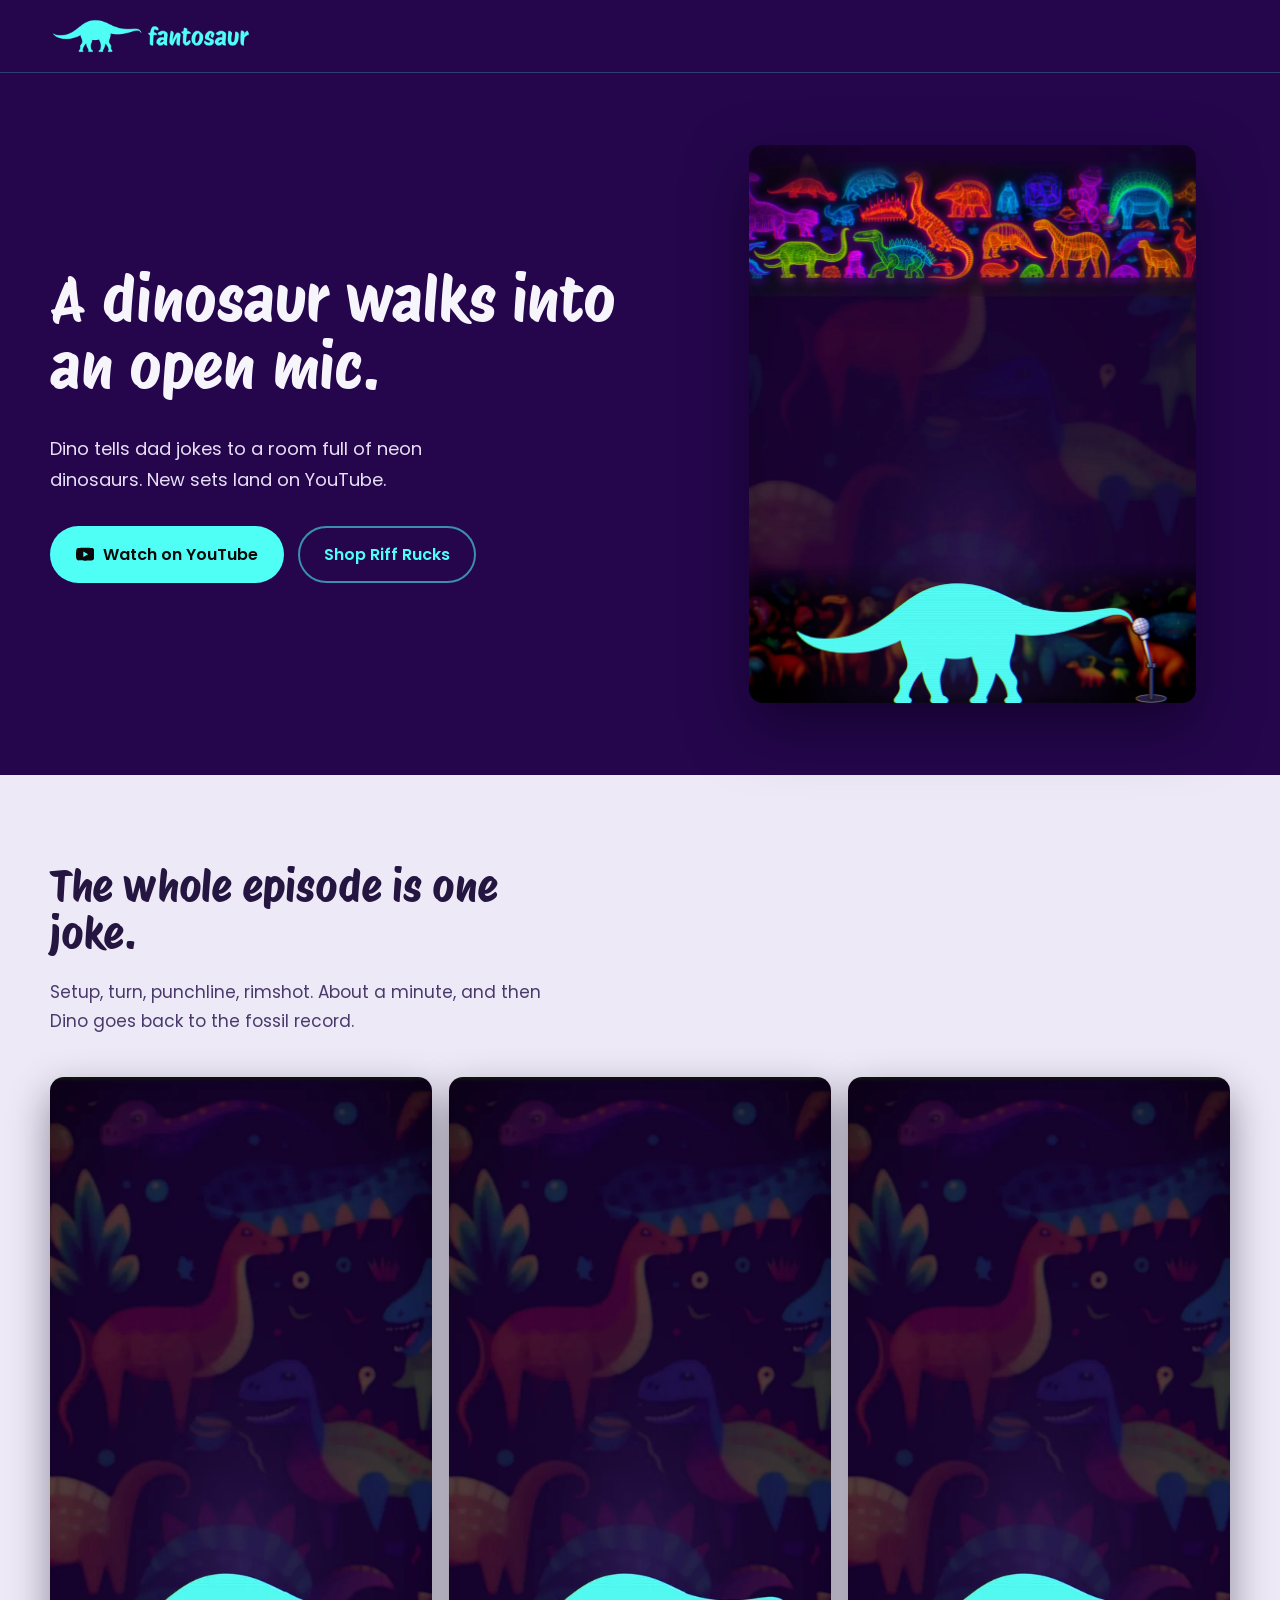
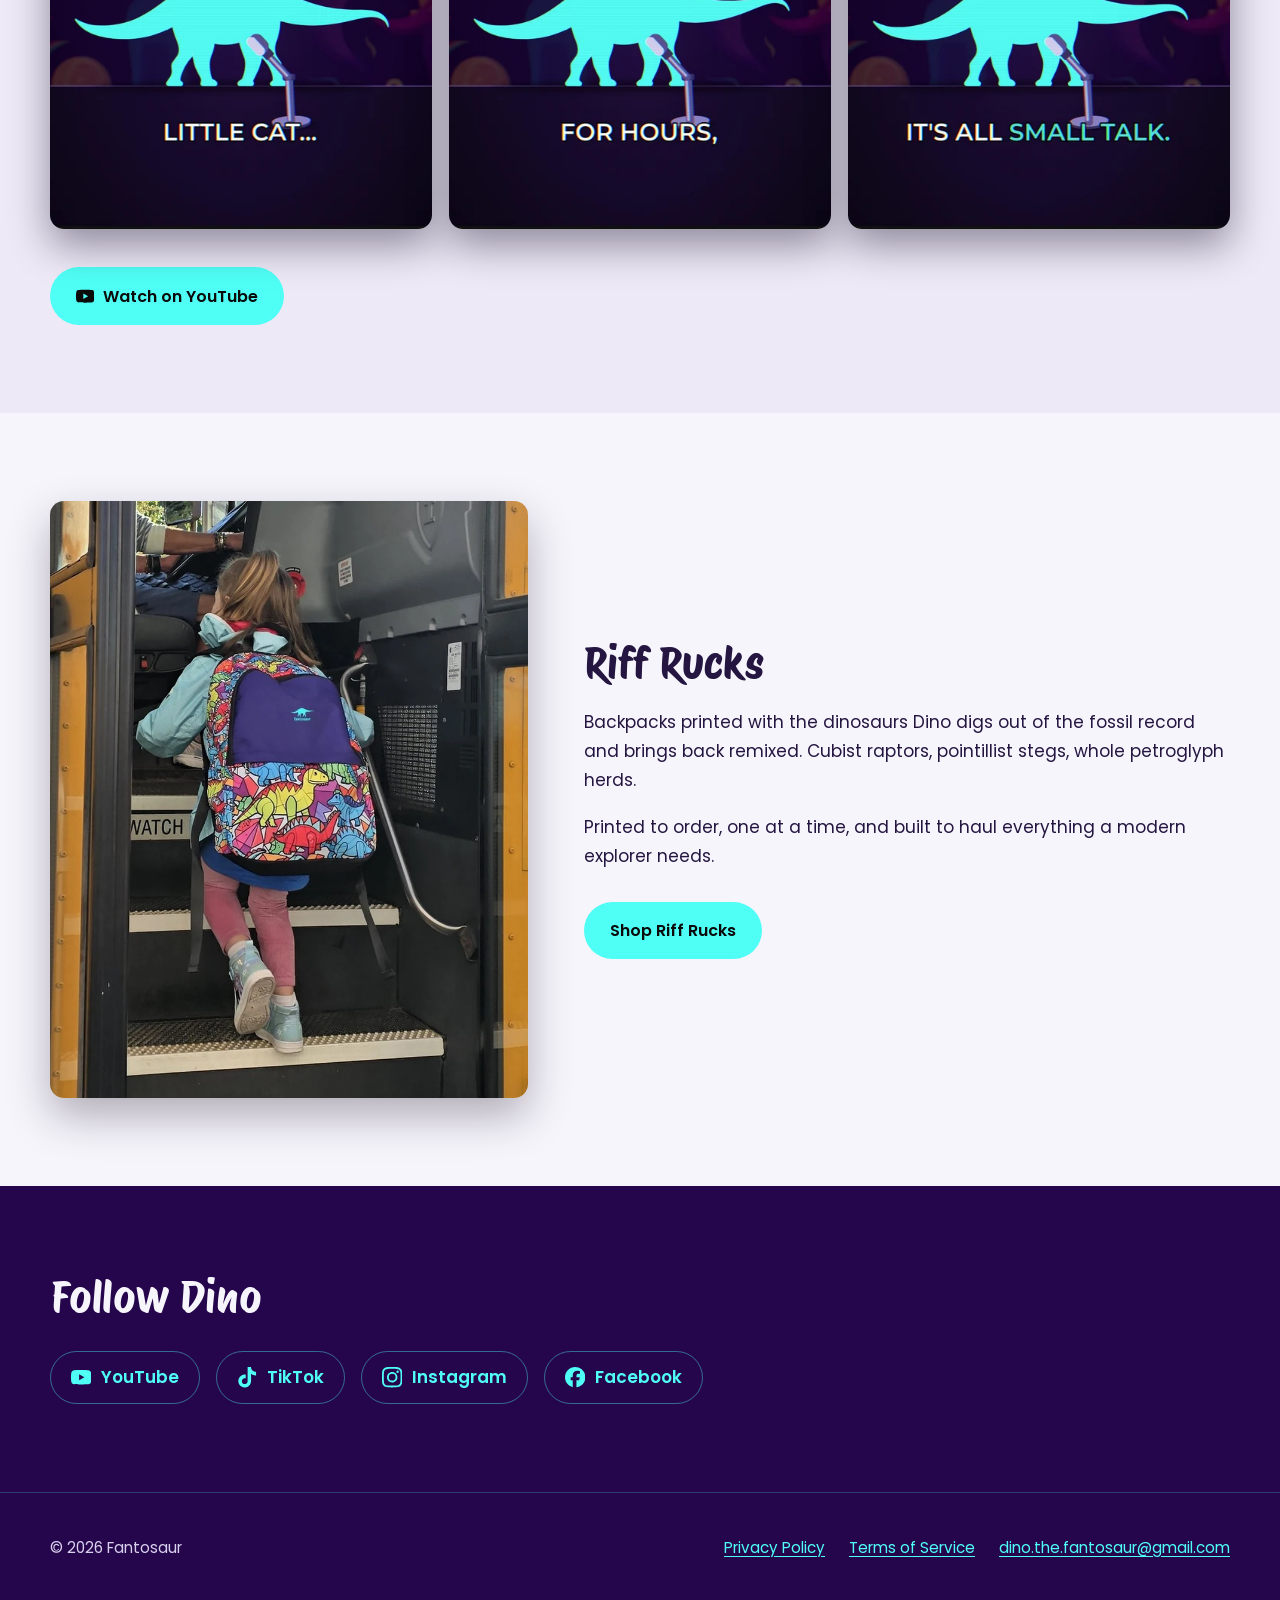
==== index.html @ 7fd8496a "Stand up fantosaur.com: brand one-pager, privacy policy, terms of service Plain HTML and one stylesh" ====
<!doctype html>
<html lang="en">
  <head>
    <meta charset="utf-8" />
    <meta name="viewport" content="width=device-width, initial-scale=1" />
    <title>Fantosaur | Dinosaur dad jokes, told live</title>
    <meta
      name="description"
      content="Dino tells dad jokes to a room full of neon dinosaurs. New sets on YouTube, and Riff Ruck backpacks printed with the art."
    />
    <link rel="canonical" href="https://fantosaur.com/" />
    <link rel="icon" href="assets/favicon-32.png" sizes="32x32" />
    <link rel="apple-touch-icon" href="assets/apple-touch-icon.png" />
    <link rel="preload" as="font" type="font/woff2" href="assets/fonts/protest-riot.woff2" crossorigin />
    <link rel="stylesheet" href="styles.css" />
    <meta property="og:type" content="website" />
    <meta property="og:site_name" content="Fantosaur" />
    <meta property="og:title" content="Fantosaur | Dinosaur dad jokes, told live" />
    <meta
      property="og:description"
      content="Dino tells dad jokes to a room full of neon dinosaurs. New sets on YouTube, and Riff Ruck backpacks printed with the art."
    />
    <meta property="og:url" content="https://fantosaur.com/" />
    <meta property="og:image" content="https://fantosaur.com/assets/og.jpg" />
    <meta property="og:image:width" content="1200" />
    <meta property="og:image:height" content="630" />
    <meta property="og:image:alt" content="Dino, an aqua sauropod, standing at a microphone in front of a neon dinosaur crowd." />
    <meta name="twitter:card" content="summary_large_image" />
  </head>
  <body>
    <a class="skip" href="#main">Skip to content</a>

    <header class="masthead">
      <div class="shell">
        <a href="/" aria-label="Fantosaur home">
          <img src="assets/logo-lockup.webp" width="1200" height="224" alt="Fantosaur" />
        </a>
      </div>
    </header>

    <main id="main">
      <section class="hero">
        <div class="shell">
          <div>
            <h1>A dinosaur walks into an open mic.</h1>
            <p>
              Dino tells dad jokes to a room full of neon dinosaurs. New sets land on YouTube.
            </p>
            <div class="actions">
              <a class="btn btn-primary" href="https://www.youtube.com/@dino.the.fantosaur">
                <svg viewBox="0 0 24 24" aria-hidden="true">
                  <path
                    d="M23.498 6.186a3.016 3.016 0 0 0-2.122-2.136C19.505 3.545 12 3.545 12 3.545s-7.505 0-9.377.505A3.017 3.017 0 0 0 .502 6.186C0 8.07 0 12 0 12s0 3.93.502 5.814a3.016 3.016 0 0 0 2.122 2.136c1.871.505 9.376.505 9.376.505s7.505 0 9.377-.505a3.015 3.015 0 0 0 2.122-2.136C24 15.93 24 12 24 12s0-3.93-.502-5.814zM9.545 15.568V8.432L15.818 12l-6.273 3.568z"
                  />
                </svg>
                Watch on YouTube
              </a>
              <a class="btn btn-ghost" href="https://shop.fantosaur.com">Shop Riff Rucks</a>
            </div>
          </div>
          <div class="hero-frame">
            <img
              src="assets/hero-stage.webp"
              width="900"
              height="1125"
              alt="Dino, an aqua sauropod, at a microphone below a glowing frieze of neon dinosaurs."
              fetchpriority="high"
            />
          </div>
        </div>
      </section>

      <section class="bit">
        <div class="shell">
          <div class="section-head reveal">
            <h2>The whole episode is one joke.</h2>
            <p>Setup, turn, punchline, rimshot. About a minute, and then Dino goes back to the fossil record.</p>
          </div>
          <div class="strip reveal">
            <img src="assets/joke-1.webp" width="500" height="985" alt="Dino at the mic. Caption: little cat..." loading="lazy" />
            <img src="assets/joke-2.webp" width="500" height="985" alt="Dino at the mic. Caption: for hours," loading="lazy" />
            <img
              src="assets/joke-3.webp"
              width="500"
              height="985"
              alt="Dino at the mic. Caption: it's all small talk."
              loading="lazy"
            />
          </div>
          <div class="actions">
            <a class="btn btn-primary" href="https://www.youtube.com/@dino.the.fantosaur">
              <svg viewBox="0 0 24 24" aria-hidden="true">
                <path
                  d="M23.498 6.186a3.016 3.016 0 0 0-2.122-2.136C19.505 3.545 12 3.545 12 3.545s-7.505 0-9.377.505A3.017 3.017 0 0 0 .502 6.186C0 8.07 0 12 0 12s0 3.93.502 5.814a3.016 3.016 0 0 0 2.122 2.136c1.871.505 9.376.505 9.376.505s7.505 0 9.377-.505a3.015 3.015 0 0 0 2.122-2.136C24 15.93 24 12 24 12s0-3.93-.502-5.814zM9.545 15.568V8.432L15.818 12l-6.273 3.568z"
                />
              </svg>
              Watch on YouTube
            </a>
          </div>
        </div>
      </section>

      <section class="rucks">
        <div class="shell">
          <img
            src="assets/riff-ruck.webp"
            width="800"
            height="1000"
            alt="A child wearing a Riff Ruck backpack."
            loading="lazy"
            class="reveal"
          />
          <div class="copy reveal">
            <h2>Riff Rucks</h2>
            <p>
              Backpacks printed with the dinosaurs Dino digs out of the fossil record and brings back remixed.
              Cubist raptors, pointillist stegs, whole petroglyph herds.
            </p>
            <p>Printed to order, one at a time, and built to haul everything a modern explorer needs.</p>
            <div class="actions">
              <a class="btn btn-primary" href="https://shop.fantosaur.com">Shop Riff Rucks</a>
            </div>
          </div>
        </div>
      </section>

      <section class="follow">
        <div class="shell">
          <h2>Follow Dino</h2>
          <ul class="socials">
            <li>
              <a href="https://www.youtube.com/@dino.the.fantosaur">
                <svg viewBox="0 0 24 24" aria-hidden="true">
                  <path
                    d="M23.498 6.186a3.016 3.016 0 0 0-2.122-2.136C19.505 3.545 12 3.545 12 3.545s-7.505 0-9.377.505A3.017 3.017 0 0 0 .502 6.186C0 8.07 0 12 0 12s0 3.93.502 5.814a3.016 3.016 0 0 0 2.122 2.136c1.871.505 9.376.505 9.376.505s7.505 0 9.377-.505a3.015 3.015 0 0 0 2.122-2.136C24 15.93 24 12 24 12s0-3.93-.502-5.814zM9.545 15.568V8.432L15.818 12l-6.273 3.568z"
                  />
                </svg>
                YouTube
              </a>
            </li>
            <li>
              <a href="https://www.tiktok.com/@fantosaur">
                <svg viewBox="0 0 24 24" aria-hidden="true">
                  <path
                    d="M12.525.02c1.31-.02 2.61-.01 3.91-.02.08 1.53.63 3.09 1.75 4.17 1.12 1.11 2.7 1.62 4.24 1.79v4.03c-1.44-.05-2.89-.35-4.2-.97-.57-.26-1.1-.59-1.62-.93-.01 2.92.01 5.84-.02 8.75-.08 1.4-.54 2.79-1.35 3.94-1.31 1.92-3.58 3.17-5.91 3.21-1.43.08-2.86-.31-4.08-1.03-2.02-1.19-3.44-3.37-3.65-5.71-.02-.5-.03-1-.01-1.49.18-1.9 1.12-3.72 2.58-4.96 1.66-1.44 3.98-2.13 6.15-1.72.02 1.48-.04 2.96-.04 4.44-.99-.32-2.15-.23-3.02.37-.63.41-1.11 1.04-1.36 1.75-.21.51-.15 1.07-.14 1.61.24 1.64 1.82 3.02 3.5 2.87 1.12-.01 2.19-.66 2.77-1.61.19-.33.4-.67.41-1.06.1-1.79.06-3.57.07-5.36.01-4.03-.01-8.05.02-12.07z"
                  />
                </svg>
                TikTok
              </a>
            </li>
            <li>
              <a href="https://www.instagram.com/fantosaur">
                <svg viewBox="0 0 24 24" aria-hidden="true">
                  <path
                    d="M7.0301.084c-1.2768.0602-2.1487.264-2.911.5634-.7888.3075-1.4575.72-2.1228 1.3877-.6652.6677-1.075 1.3368-1.3802 2.127-.2954.7638-.4956 1.6365-.552 2.914-.0564 1.2775-.0689 1.6882-.0626 4.947.0062 3.2586.0206 3.6671.0825 4.9473.061 1.2765.264 2.1482.5635 2.9107.308.7889.72 1.4573 1.388 2.1228.6679.6655 1.3365 1.0743 2.1285 1.38.7632.295 1.6361.4961 2.9134.552 1.2773.056 1.6884.069 4.9462.0627 3.2578-.0062 3.6685-.0207 4.9483-.0814 1.2797-.0607 2.1469-.2652 2.9096-.5633.7889-.3086 1.4577-.72 2.1228-1.3881.665-.6682 1.0745-1.3378 1.3795-2.1284.2957-.7632.4966-1.636.552-2.9124.056-1.2809.0692-1.6898.063-4.948-.0063-3.2583-.021-3.6668-.0817-4.9465-.0607-1.2797-.264-2.1487-.5633-2.9117-.3084-.7889-.72-1.4568-1.3876-2.1228C21.2982 1.33 20.628.9208 19.8378.6165 19.074.321 18.2017.1197 16.9244.0645 15.6471.0093 15.236-.005 11.977.0014 8.718.0076 8.31.0215 7.0301.0839m.1402 21.6932c-1.17-.0509-1.8053-.2453-2.2287-.4074-.5606-.216-.96-.4771-1.3819-.895-.422-.4178-.6811-.8186-.9-1.3775-.1644-.4234-.3624-1.058-.4171-2.228-.0595-1.2645-.072-1.6442-.079-4.848-.007-3.2037.0053-3.583.0607-4.848.05-1.169.2456-1.805.4074-2.2282.216-.5613.4762-.96.895-1.3816.4188-.4217.8184-.6814 1.3783-.9003.423-.1651 1.0575-.3614 2.227-.4171 1.2655-.06 1.6447-.072 4.848-.079 3.2033-.007 3.5835.005 4.8495.0608 1.169.0508 1.8053.2445 2.228.4074.5608.216.96.4757 1.3816.895.4217.4194.6816.8176.9005 1.3787.1653.4217.3617 1.056.4169 2.2263.0602 1.2655.0739 1.645.0796 4.848.0058 3.203-.0055 3.5834-.061 4.848-.051 1.17-.2452 1.8055-.4073 2.2294-.216.5604-.4763.96-.8954 1.3813-.419.4212-.8181.6811-1.3783.9-.4224.1649-1.0577.3617-2.2262.4174-1.2656.0595-1.6448.072-4.8493.079-3.2045.007-3.5825-.006-4.848-.0608M16.953 5.5864A1.44 1.44 0 1 0 18.39 4.144a1.44 1.44 0 0 0-1.437 1.4424M5.8385 12.012c.0067 3.4032 2.7706 6.1557 6.173 6.1493 3.4026-.0065 6.157-2.7701 6.1506-6.1733-.0065-3.4032-2.771-6.1565-6.174-6.1499-3.403.0067-6.1565 2.771-6.1496 6.1739M8 12.0077a4 4 0 1 1 4.008 3.9921A3.9996 3.9996 0 0 1 8 12.0077"
                  />
                </svg>
                Instagram
              </a>
            </li>
            <li>
              <a href="https://www.facebook.com/fantosaur">
                <svg viewBox="0 0 24 24" aria-hidden="true">
                  <path
                    d="M9.101 23.691v-7.98H6.627v-3.667h2.474v-1.58c0-4.085 1.848-5.978 5.858-5.978.401 0 .955.042 1.468.103a8.68 8.68 0 0 1 1.141.195v3.325a8.623 8.623 0 0 0-.653-.036 26.805 26.805 0 0 0-.733-.009c-.707 0-1.259.096-1.675.309a1.686 1.686 0 0 0-.679.622c-.258.42-.374.995-.374 1.752v1.297h3.919l-.386 2.103-.287 1.564h-3.246v8.245C19.396 23.238 24 18.179 24 12.044c0-6.627-5.373-12-12-12s-12 5.373-12 12c0 5.628 3.874 10.35 9.101 11.647Z"
                  />
                </svg>
                Facebook
              </a>
            </li>
          </ul>
        </div>
      </section>
    </main>

    <footer class="site-foot">
      <div class="shell">
        <p>&copy; 2026 Fantosaur</p>
        <nav aria-label="Legal and contact">
          <a href="/privacy-policy/">Privacy Policy</a>
          <a href="/terms-of-service/">Terms of Service</a>
          <a href="mailto:dino.the.fantosaur@gmail.com">dino.the.fantosaur@gmail.com</a>
        </nav>
      </div>
    </footer>
  </body>
</html>
---- styles.css ----
/* Fantosaur brand site. Palette and contrast ratios are the measured system in
   Store 2026/STORE-SPEC.md. Comet Aqua on a light surface is 1.14:1, so aqua text
   and the aqua brand marks only ever sit on a Fossil Violet panel. */

@font-face {
  font-family: "Protest Riot";
  src: url("assets/fonts/protest-riot.woff2") format("woff2");
  font-weight: 400;
  font-display: swap;
}
@font-face {
  font-family: "Poppins";
  src: url("assets/fonts/poppins-400.woff2") format("woff2");
  font-weight: 400;
  font-display: swap;
}
@font-face {
  font-family: "Poppins";
  src: url("assets/fonts/poppins-600.woff2") format("woff2");
  font-weight: 600;
  font-display: swap;
}

:root {
  --violet: #25064d;
  --violet-deep: #1a0337;
  --aqua: #4ffff6;
  --moonstone: #f7f5fc;
  --strata: #241640;
  --red: #e0304a;

  /* dark is the default: every brand mark is aqua, and aqua needs a violet ground */
  --page: var(--violet);
  --page-alt: var(--violet-deep);
  --ink: var(--moonstone);
  --ink-quiet: #cfc6e4;
  --link: var(--aqua);
  --cta-face: var(--aqua);
  --cta-ink: #0a0a0a;
  --rule: rgb(247 245 252 / 0.16);

  --panel: var(--violet);
  --panel-ink: var(--moonstone);
  --panel-link: var(--aqua);

  --shell: 1180px;
  --radius: 14px;
  --ease: cubic-bezier(0.16, 1, 0.3, 1);
  color-scheme: dark;
}

@media (prefers-color-scheme: light) {
  :root {
    --page: var(--moonstone);
    --page-alt: #ede9f7;
    --ink: var(--strata);
    --ink-quiet: #4a3a6b;
    --link: var(--violet);
    --cta-face: var(--violet);
    --cta-ink: var(--aqua);
    --rule: rgb(36 22 64 / 0.18);
    color-scheme: light;
  }
}

*,
*::before,
*::after {
  box-sizing: border-box;
}

html {
  -webkit-text-size-adjust: 100%;
  scroll-behavior: smooth;
}
@media (prefers-reduced-motion: reduce) {
  html {
    scroll-behavior: auto;
  }
}

body {
  margin: 0;
  background: var(--page);
  color: var(--ink);
  font-family: Poppins, "Segoe UI", system-ui, sans-serif;
  font-size: 1.0625rem;
  line-height: 1.7;
  -webkit-font-smoothing: antialiased;
}

h1,
h2,
h3 {
  font-family: "Protest Riot", Poppins, system-ui, sans-serif;
  font-weight: 400;
  line-height: 1.08;
  letter-spacing: -0.005em;
  margin: 0;
}

h1 {
  font-size: clamp(2.15rem, 1.15rem + 3.6vw, 3.9rem);
}
h2 {
  font-size: clamp(1.75rem, 1.25rem + 1.9vw, 2.7rem);
}
h3 {
  font-size: clamp(1.2rem, 1.05rem + 0.7vw, 1.5rem);
}

p {
  margin: 0 0 1.1em;
  max-width: 62ch;
}

a {
  color: var(--link);
  text-underline-offset: 0.18em;
  text-decoration-thickness: from-font;
}
a:hover {
  text-decoration-thickness: 2px;
}

img {
  display: block;
  max-width: 100%;
  height: auto;
}

:focus-visible {
  outline: 3px solid var(--link);
  outline-offset: 3px;
  border-radius: 4px;
}

.shell {
  width: min(100% - 2.5rem, var(--shell));
  margin-inline: auto;
}

.skip {
  position: absolute;
  left: -9999px;
}
.skip:focus {
  left: 1rem;
  top: 1rem;
  z-index: 10;
  background: var(--cta-face);
  color: var(--cta-ink);
  padding: 0.7rem 1.1rem;
  border-radius: var(--radius);
  font-weight: 600;
}

/* ---------- header: always the violet brand bar, in both colour schemes ---------- */

.masthead {
  background: var(--panel);
  border-bottom: 1px solid rgb(79 255 246 / 0.22);
}
.masthead .shell {
  display: flex;
  align-items: center;
  min-height: 72px;
  padding-block: 0.9rem;
}
.masthead a {
  display: block;
  line-height: 0;
  border-radius: 6px;
}
.masthead img {
  width: 202px;
}
@media (max-width: 480px) {
  .masthead img {
    width: 164px;
  }
  .masthead .shell {
    min-height: 64px;
  }
}

/* ---------- hero: violet panel, asymmetric split ---------- */

.hero {
  background: var(--panel);
  color: var(--panel-ink);
  padding-block: clamp(2.5rem, 1.2rem + 4.4vw, 4.5rem);
}
.hero .shell {
  display: grid;
  gap: clamp(2rem, 1rem + 4vw, 3.75rem);
  align-items: center;
}
@media (min-width: 900px) {
  .hero .shell {
    grid-template-columns: 1.08fr 0.92fr;
  }
}

.hero p {
  color: #e6dff5;
  font-size: 1.125rem;
  max-width: 34ch;
}
.hero h1 {
  margin-bottom: 0.55em;
}

.hero-frame {
  border-radius: var(--radius);
  overflow: hidden;
  box-shadow: 0 24px 60px rgb(10 2 24 / 0.55);
  aspect-ratio: 4 / 5;
  max-height: 62vh;
  margin-inline: auto;
}
.hero-frame img {
  width: 100%;
  height: 100%;
  object-fit: cover;
}
@media (max-width: 899px) {
  .hero-frame {
    aspect-ratio: 16 / 11;
    max-height: 40vh;
  }
  .hero-frame img {
    object-position: 50% 78%;
  }
}

/* ---------- buttons ---------- */

.actions {
  display: flex;
  flex-wrap: wrap;
  gap: 0.85rem;
  margin-top: 1.9rem;
}

.btn {
  display: inline-flex;
  align-items: center;
  gap: 0.55rem;
  padding: 0.82rem 1.5rem;
  border-radius: 999px;
  font-weight: 600;
  font-size: 1rem;
  text-decoration: none;
  white-space: nowrap;
  border: 2px solid transparent;
  transition:
    transform 0.25s var(--ease),
    box-shadow 0.25s var(--ease),
    background-color 0.25s var(--ease);
}
.btn svg {
  width: 1.15em;
  height: 1.15em;
  fill: currentColor;
  flex: none;
}

/* black on Comet Aqua, 16.97:1 */
.btn-primary {
  background: var(--aqua);
  color: #0a0a0a;
}
.btn-primary:hover {
  box-shadow: 0 10px 26px rgb(79 255 246 / 0.3);
}

/* on the violet hero panel only, so the aqua stroke and label stay legal */
.btn-ghost {
  color: var(--aqua);
  border-color: rgb(79 255 246 / 0.55);
}
.btn-ghost:hover {
  border-color: var(--aqua);
  background: rgb(79 255 246 / 0.1);
}

@media (prefers-reduced-motion: no-preference) {
  .btn:hover {
    transform: translateY(-2px);
  }
  .btn:active {
    transform: translateY(0) scale(0.98);
  }
}

/* ---------- sections ---------- */

section {
  padding-block: clamp(3rem, 1.6rem + 5vw, 5.5rem);
}
.section-head {
  max-width: 46ch;
  margin-bottom: 2.6rem;
}
.section-head h2 {
  margin-bottom: 0.5em;
}
.section-head p {
  color: var(--ink-quiet);
  margin-bottom: 0;
}

/* ---------- the joke: three real frames, one complete joke ---------- */

.bit {
  background: var(--page-alt);
}
.strip {
  display: grid;
  gap: 1.1rem;
  grid-template-columns: repeat(3, 1fr);
}
.strip img {
  width: 100%;
  border-radius: var(--radius);
  box-shadow: 0 16px 40px rgb(10 2 24 / 0.42);
}
@media (max-width: 720px) {
  /* stay legible on a phone: one frame at a time, flick sideways */
  .strip {
    grid-template-columns: none;
    grid-auto-flow: column;
    grid-auto-columns: 74%;
    overflow-x: auto;
    scroll-snap-type: x mandatory;
    padding-bottom: 0.75rem;
    scrollbar-width: thin;
  }
  .strip img {
    scroll-snap-align: center;
  }
}
.bit .actions {
  margin-top: 2.4rem;
}

/* ---------- riff rucks ---------- */

.rucks .shell {
  display: grid;
  gap: clamp(2rem, 1rem + 3.4vw, 3.5rem);
  align-items: center;
}
@media (min-width: 900px) {
  .rucks .shell {
    grid-template-columns: 0.85fr 1.15fr;
  }
}
.rucks img {
  border-radius: var(--radius);
  width: 100%;
  box-shadow: 0 18px 44px rgb(10 2 24 / 0.3);
}
.rucks .copy h2 {
  margin-bottom: 0.5em;
}

/* ---------- follow row ---------- */

.follow {
  background: var(--panel);
  color: var(--panel-ink);
}
.follow h2 {
  margin-bottom: 1.9rem;
}
.socials {
  list-style: none;
  margin: 0;
  padding: 0;
  display: flex;
  flex-wrap: wrap;
  gap: 0.75rem 1rem;
}
.socials a {
  display: inline-flex;
  align-items: center;
  gap: 0.6rem;
  padding: 0.7rem 1.25rem;
  border: 1px solid rgb(79 255 246 / 0.4);
  border-radius: 999px;
  color: var(--aqua);
  text-decoration: none;
  font-weight: 600;
  transition:
    background-color 0.25s var(--ease),
    border-color 0.25s var(--ease),
    transform 0.25s var(--ease);
}
.socials a:hover {
  background: rgb(79 255 246 / 0.12);
  border-color: var(--aqua);
}
.socials svg {
  width: 1.2em;
  height: 1.2em;
  fill: currentColor;
  flex: none;
}
@media (prefers-reduced-motion: no-preference) {
  .socials a:hover {
    transform: translateY(-2px);
  }
}

/* ---------- footer ---------- */

.site-foot {
  background: var(--panel);
  color: var(--panel-ink);
  border-top: 1px solid rgb(79 255 246 / 0.22);
  padding-block: 2.6rem;
  font-size: 0.95rem;
}
.site-foot .shell {
  display: flex;
  flex-wrap: wrap;
  gap: 0.6rem 1.75rem;
  align-items: center;
  justify-content: space-between;
}
.site-foot nav {
  display: flex;
  flex-wrap: wrap;
  gap: 0.6rem 1.5rem;
}
.site-foot a {
  color: var(--panel-link);
}
.site-foot p {
  margin: 0;
  color: #d8d0ec;
}

/* ---------- long-form pages ---------- */

.prose {
  padding-block: clamp(2.5rem, 1.4rem + 4vw, 4.5rem);
}
.prose h1 {
  font-size: clamp(2rem, 1.4rem + 2.2vw, 3rem);
  margin-bottom: 0.35em;
}
.prose h2 {
  font-size: clamp(1.35rem, 1.15rem + 0.9vw, 1.75rem);
  margin-top: 2.4rem;
  margin-bottom: 0.6rem;
}
.prose .updated {
  color: var(--ink-quiet);
  font-size: 0.95rem;
  margin-bottom: 2.4rem;
}
.prose p,
.prose li {
  max-width: 68ch;
}
.prose ul {
  padding-left: 1.15rem;
  margin: 0 0 1.1em;
}
.prose li {
  margin-bottom: 0.5em;
}
.prose .lede {
  font-size: 1.15rem;
}

/* ---------- motion: entrance only, and only where the browser can do it
   on the scroll timeline. Guarded so a browser without support never
   inherits opacity 0. ---------- */

@media (prefers-reduced-motion: no-preference) {
  @supports (animation-timeline: view()) {
    .reveal {
      animation: rise-in linear both;
      animation-timeline: view();
      animation-range: entry 5% cover 26%;
    }
    @keyframes rise-in {
      from {
        opacity: 0;
        transform: translateY(22px);
      }
      to {
        opacity: 1;
        transform: translateY(0);
      }
    }
  }
}
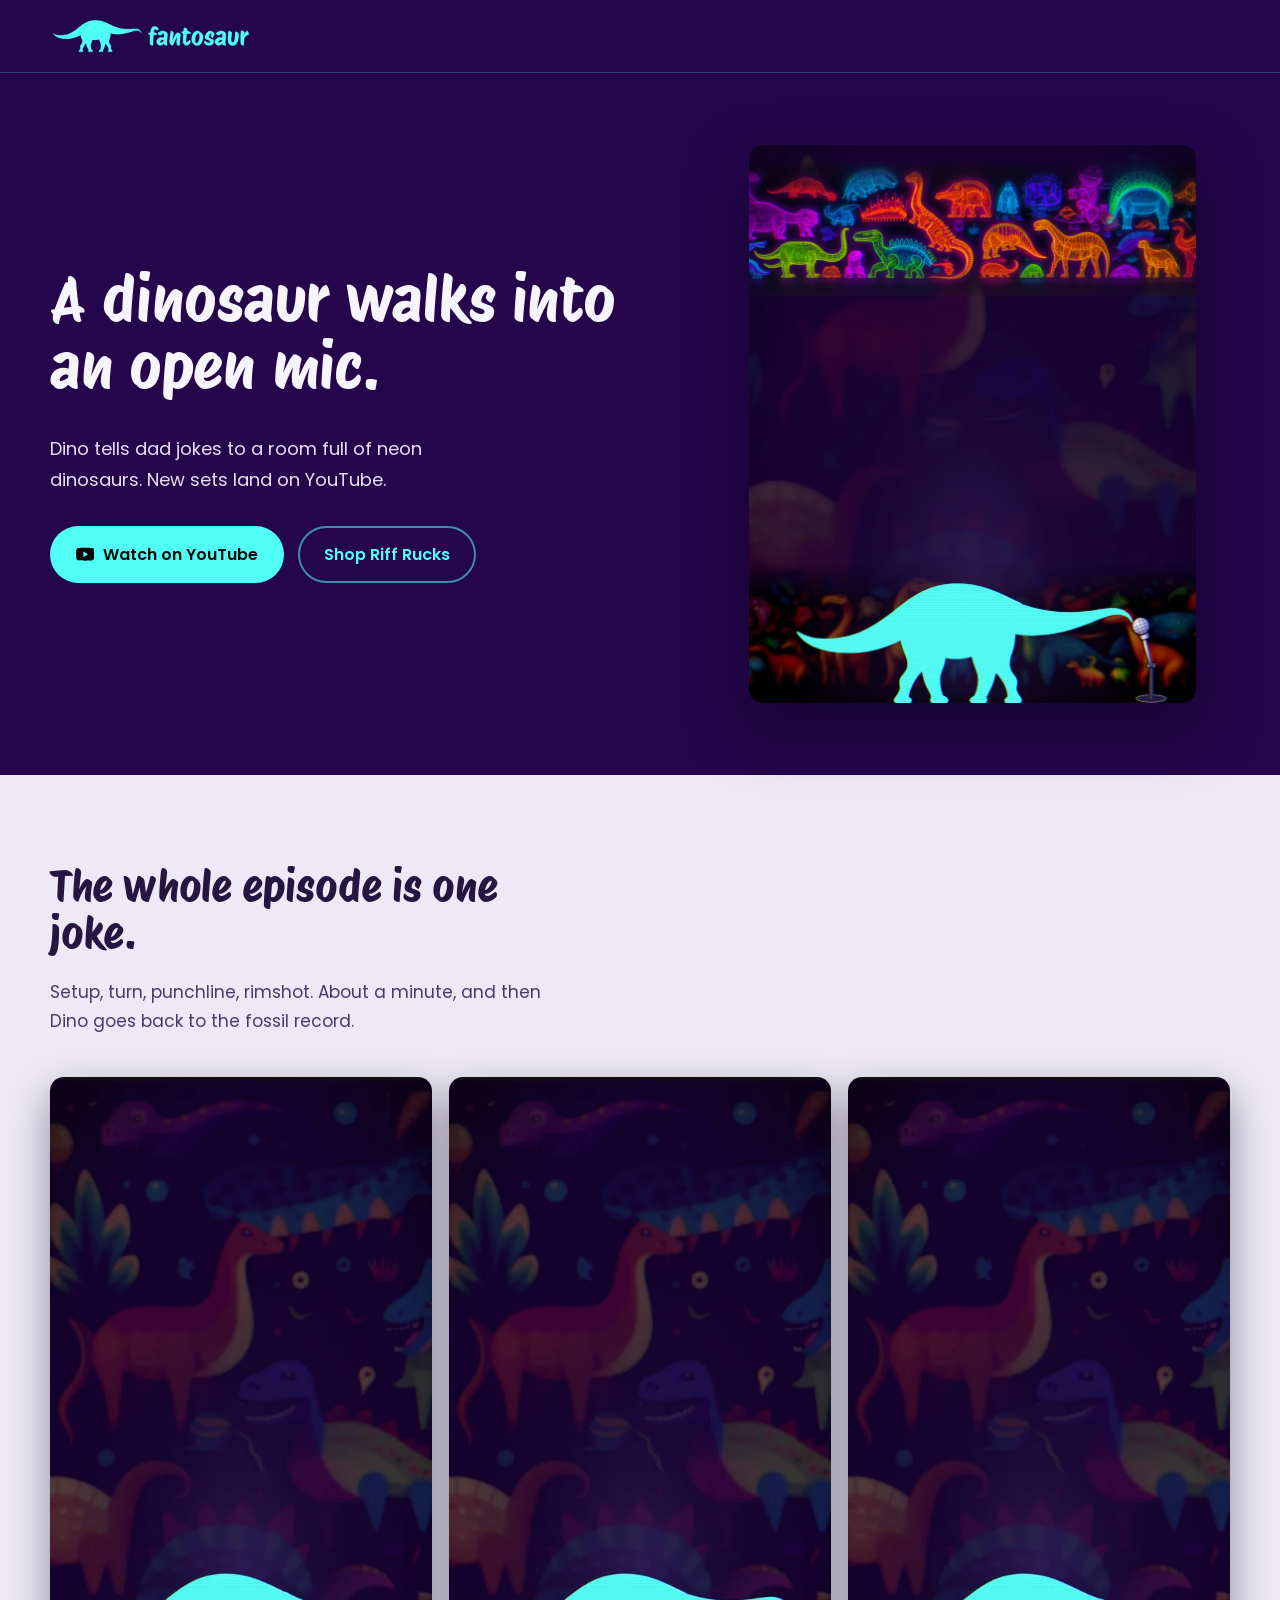
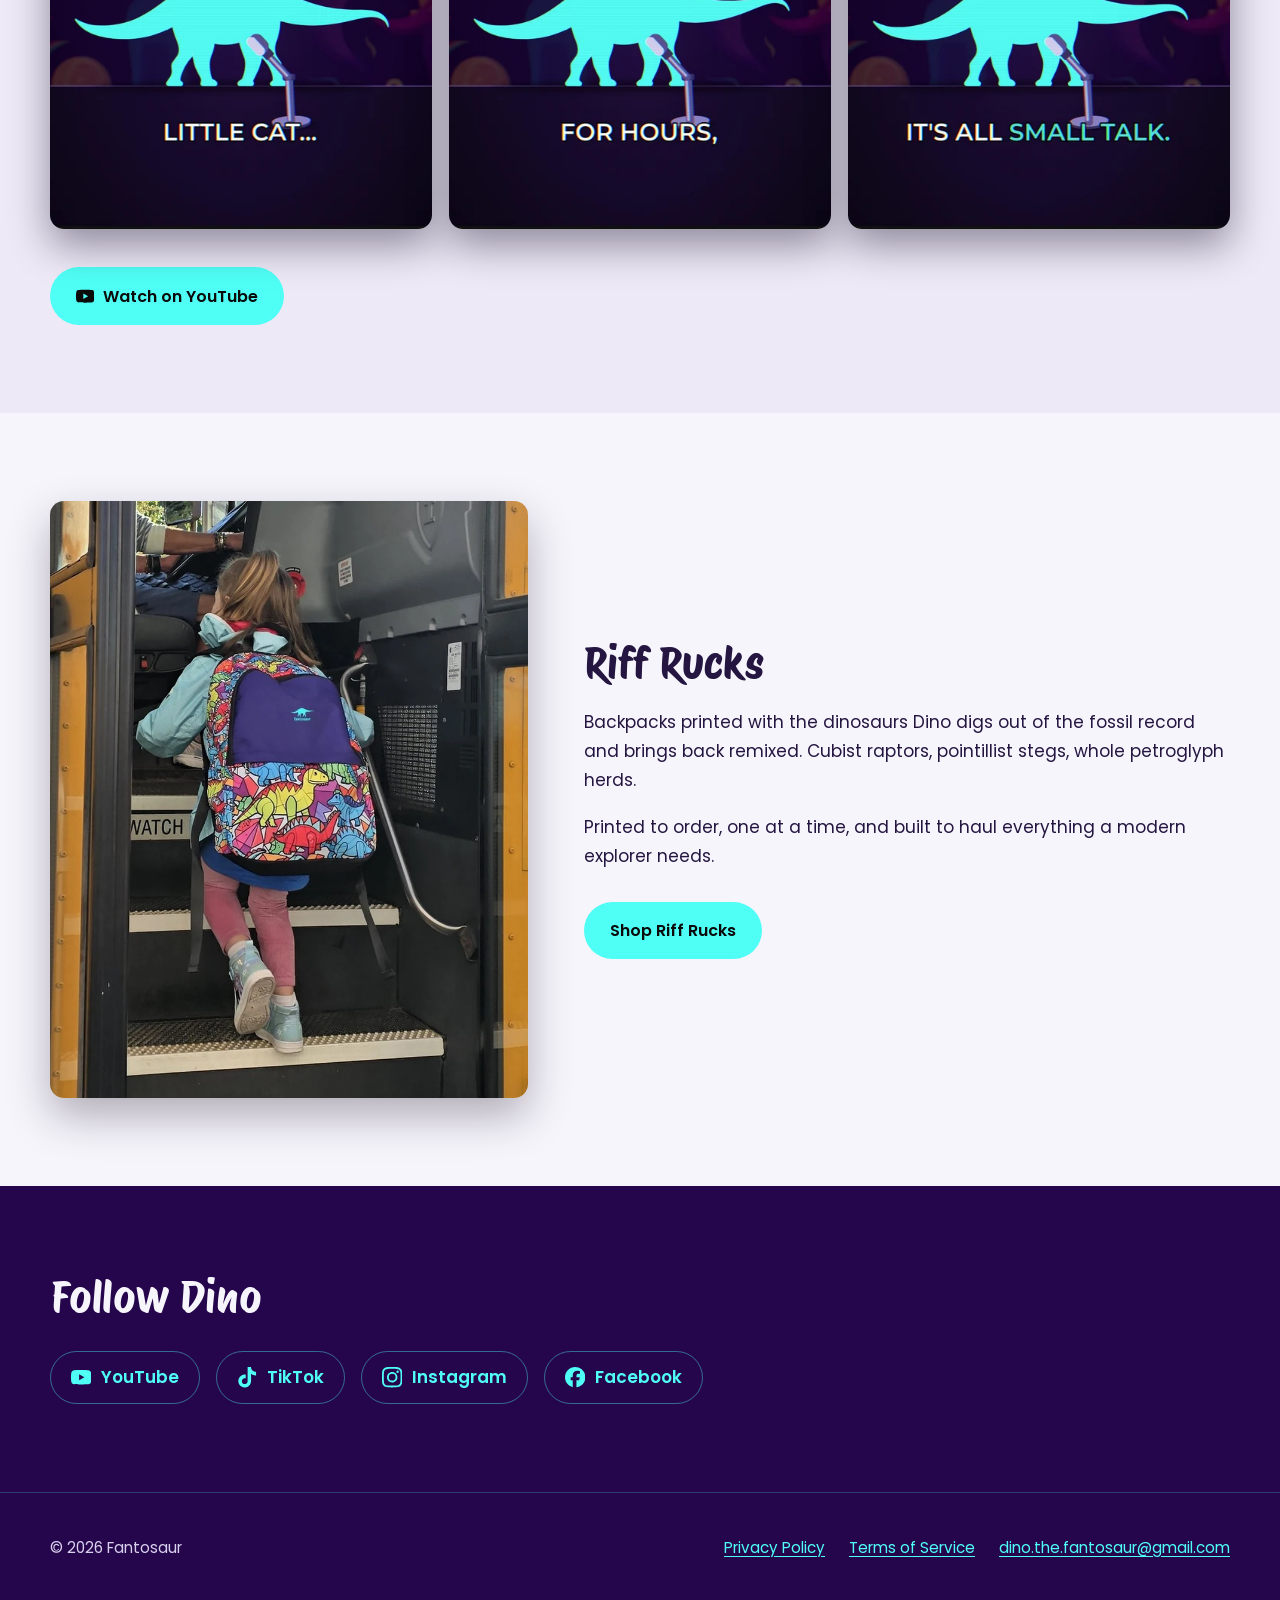
==== commit aed3d1b4: "Halve the header lockup: it shipped at 1200px to render at 202px 20KB instead of 49KB, still over 2x" ====
--- a/index.html
+++ b/index.html
@@ -26,6 +26,24 @@
     <meta property="og:image:height" content="630" />
     <meta property="og:image:alt" content="Dino, an aqua sauropod, standing at a microphone in front of a neon dinosaur crowd." />
     <meta name="twitter:card" content="summary_large_image" />
+    <meta name="theme-color" content="#25064D" />
+    <script type="application/ld+json">
+      {
+        "@context": "https://schema.org",
+        "@type": "Organization",
+        "name": "Fantosaur",
+        "url": "https://fantosaur.com/",
+        "logo": "https://fantosaur.com/assets/icon-512.png",
+        "email": "dino.the.fantosaur@gmail.com",
+        "description": "Dino tells dad jokes to a room full of neon dinosaurs. New sets on YouTube, and Riff Ruck backpacks printed with the art.",
+        "sameAs": [
+          "https://www.youtube.com/@dino.the.fantosaur",
+          "https://www.tiktok.com/@fantosaur",
+          "https://www.instagram.com/fantosaur",
+          "https://www.facebook.com/fantosaur"
+        ]
+      }
+    </script>
   </head>
   <body>
     <a class="skip" href="#main">Skip to content</a>
@@ -33,7 +51,7 @@
     <header class="masthead">
       <div class="shell">
         <a href="/" aria-label="Fantosaur home">
-          <img src="assets/logo-lockup.webp" width="1200" height="224" alt="Fantosaur" />
+          <img src="assets/logo-lockup.webp" width="600" height="112" alt="Fantosaur" />
         </a>
       </div>
     </header>
--- a/styles.css
+++ b/styles.css
@@ -230,7 +230,9 @@
     max-height: 40vh;
   }
   .hero-frame img {
-    object-position: 50% 78%;
+    /* Dino stands at the foot of the plate: anchor the crop to the bottom
+       or a phone shows him cut off at the knees */
+    object-position: 50% 100%;
   }
 }
 
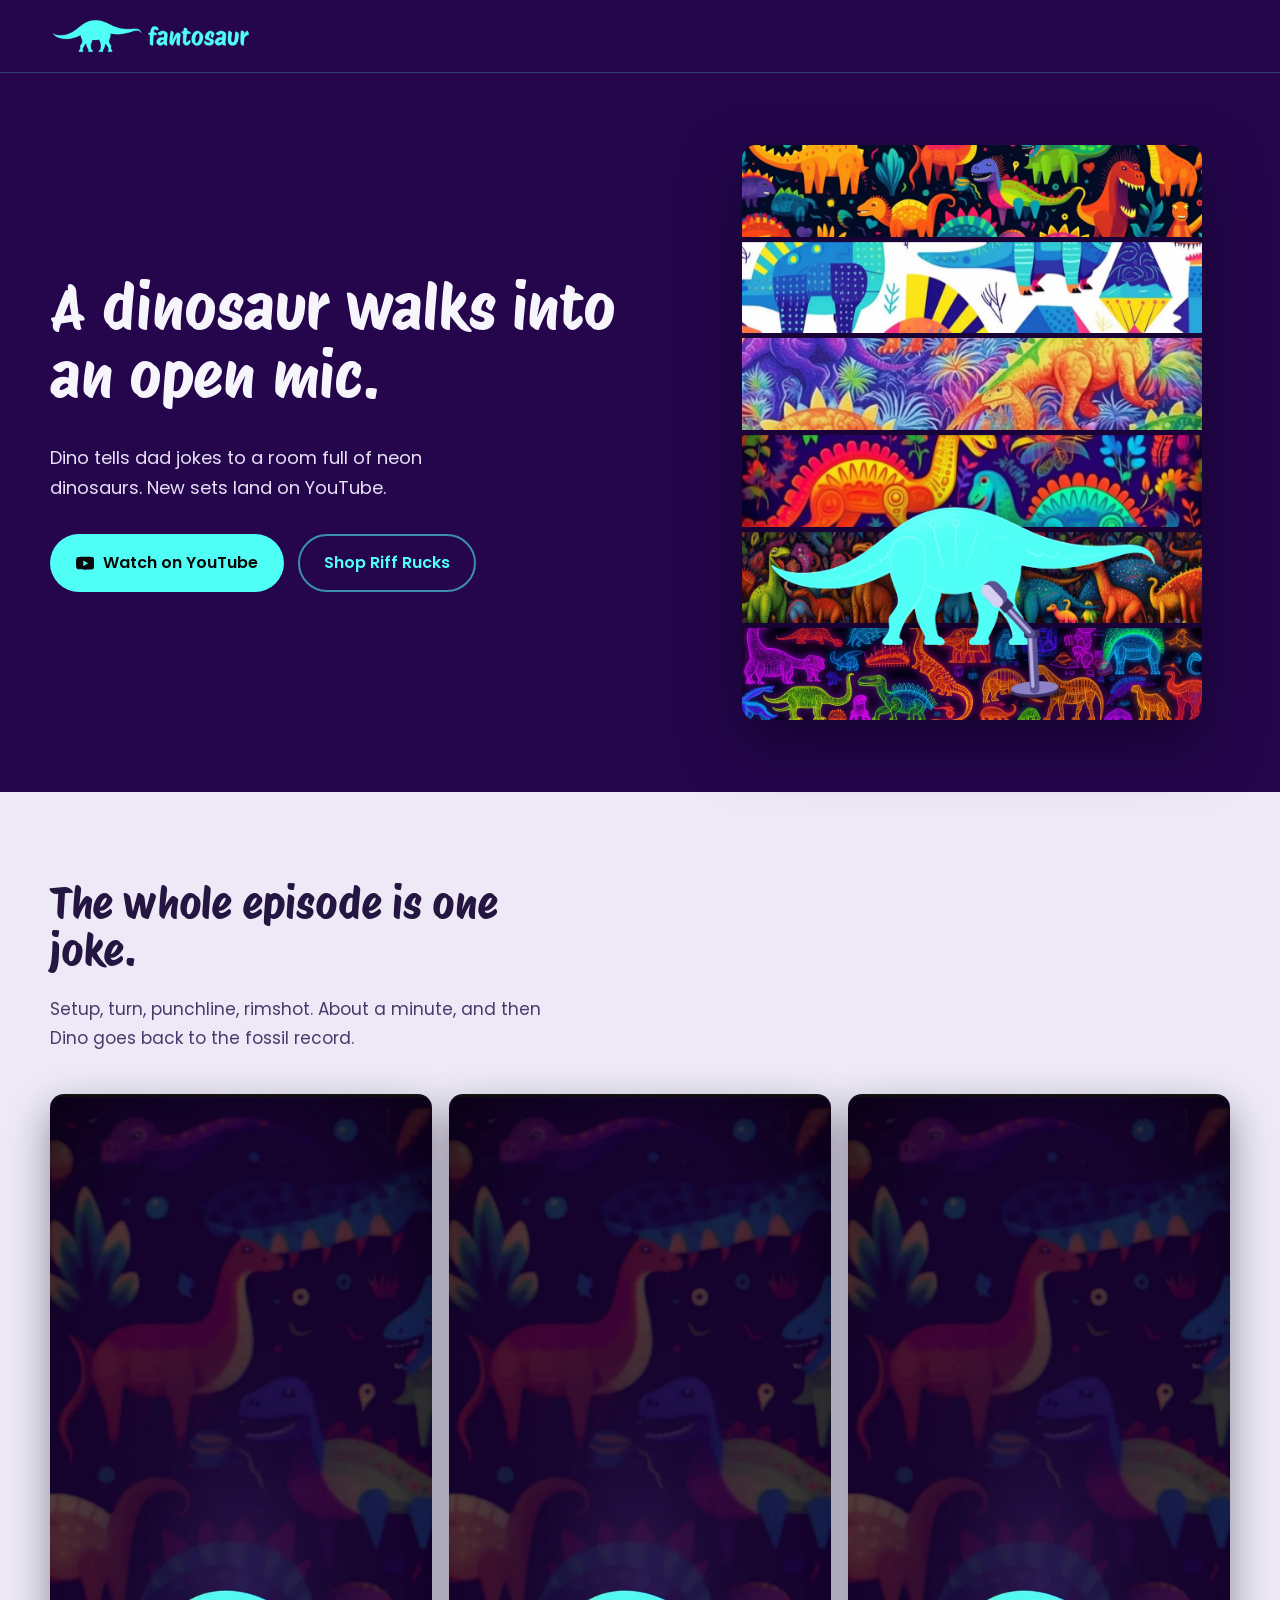
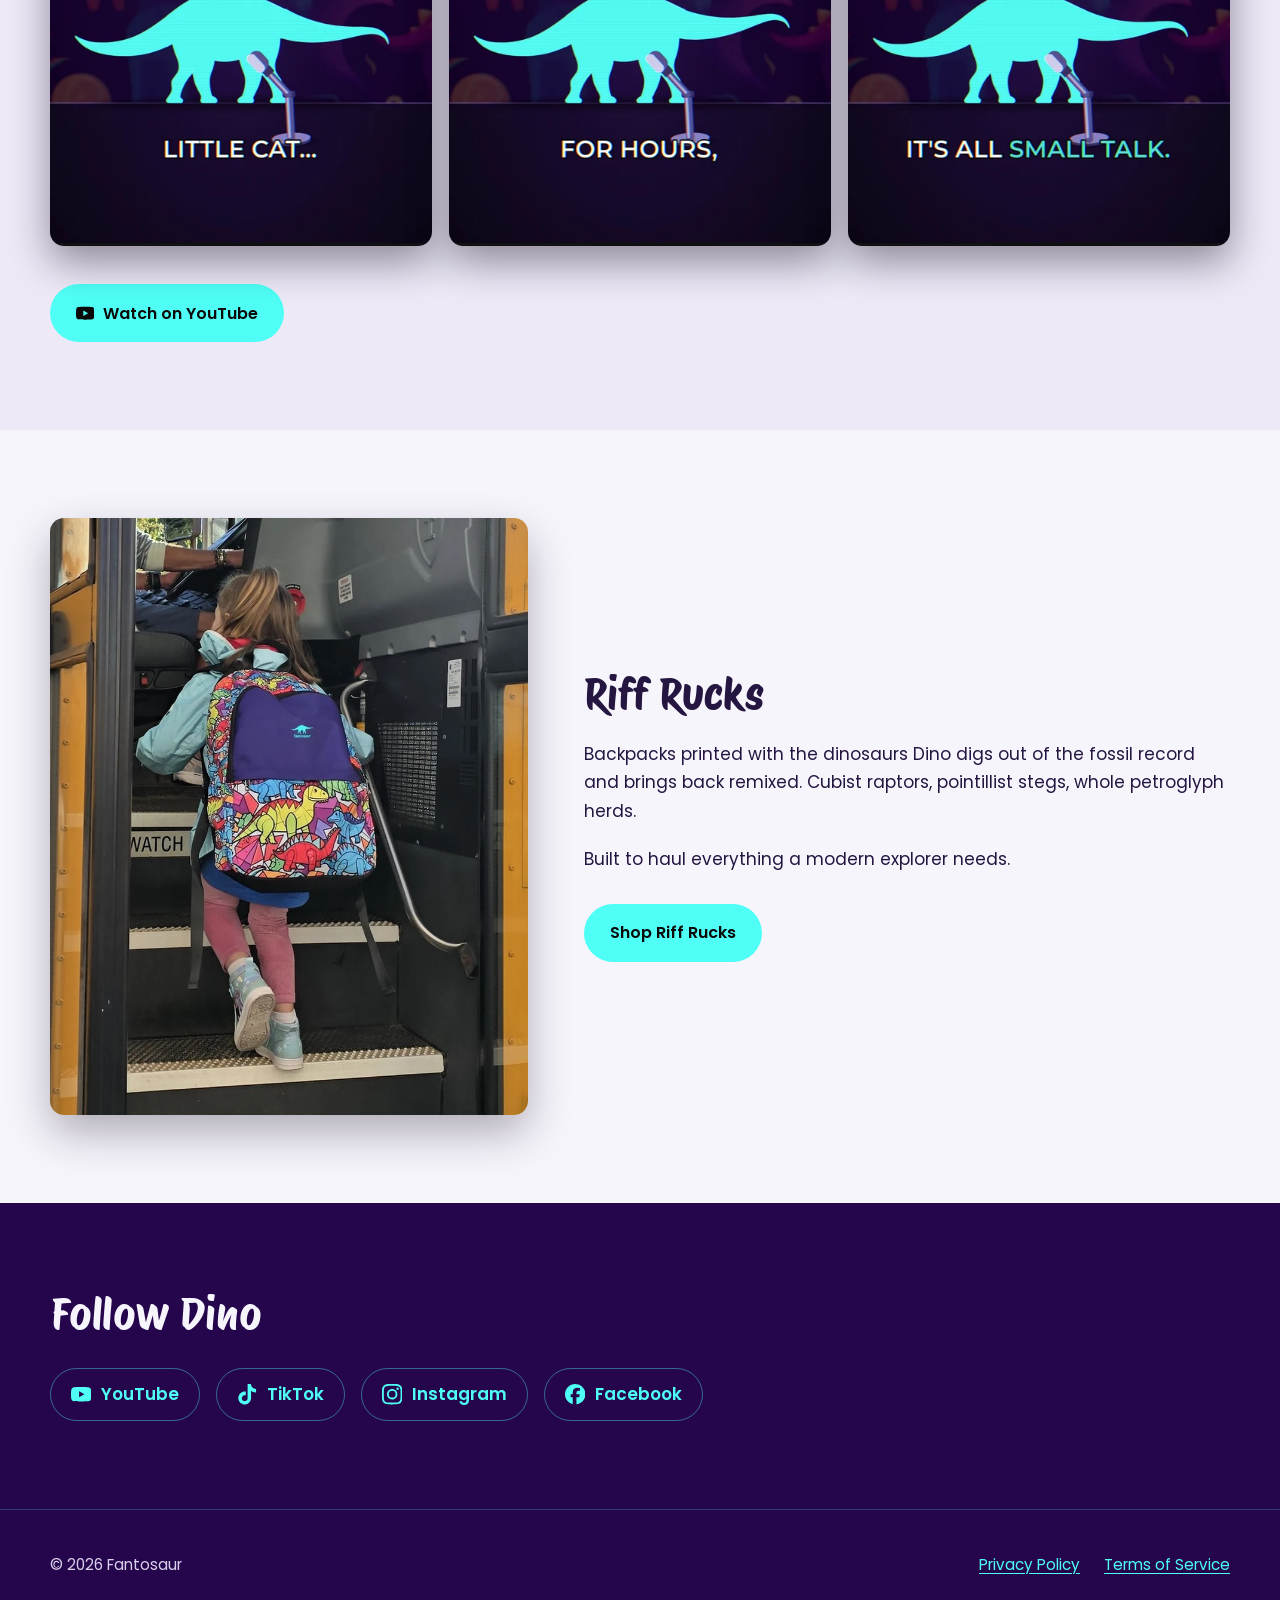
==== commit 89785c20: "Rebuild the hero backdrop as six theme bands that slide in The old plate was one image: a single cri" ====
--- a/index.html
+++ b/index.html
@@ -24,7 +24,7 @@
     <meta property="og:image" content="https://fantosaur.com/assets/og.jpg" />
     <meta property="og:image:width" content="1200" />
     <meta property="og:image:height" content="630" />
-    <meta property="og:image:alt" content="Dino, an aqua sauropod, standing at a microphone in front of a neon dinosaur crowd." />
+    <meta property="og:image:alt" content="Dino, an aqua sauropod, at a microphone in front of six bands of Fantosaur dinosaur art." />
     <meta name="twitter:card" content="summary_large_image" />
     <meta name="theme-color" content="#25064D" />
     <script type="application/ld+json">
@@ -34,7 +34,6 @@
         "name": "Fantosaur",
         "url": "https://fantosaur.com/",
         "logo": "https://fantosaur.com/assets/icon-512.png",
-        "email": "dino.the.fantosaur@gmail.com",
         "description": "Dino tells dad jokes to a room full of neon dinosaurs. New sets on YouTube, and Riff Ruck backpacks printed with the art.",
         "sameAs": [
           "https://www.youtube.com/@dino.the.fantosaur",
@@ -76,14 +75,20 @@
               <a class="btn btn-ghost" href="https://shop.fantosaur.com">Shop Riff Rucks</a>
             </div>
           </div>
-          <div class="hero-frame">
-            <img
-              src="assets/hero-stage.webp"
-              width="900"
-              height="1125"
-              alt="Dino, an aqua sauropod, at a microphone below a glowing frieze of neon dinosaurs."
-              fetchpriority="high"
-            />
+          <!-- One band per art theme, in the order they slide in. The performer sits
+               over the last two, which is why the light cubist band is kept near the top. -->
+          <div
+            class="hero-art"
+            role="img"
+            aria-label="Dino, an aqua sauropod, at a microphone in front of six bands of Fantosaur dinosaur art: abstract, cubist, impressionist, tribal, pointillist and neon."
+          >
+            <div class="band"><img src="assets/band-abstract.webp" width="1100" height="220" alt="" fetchpriority="high" /></div>
+            <div class="band"><img src="assets/band-cubist.webp" width="1100" height="220" alt="" /></div>
+            <div class="band"><img src="assets/band-impressionist.webp" width="1100" height="220" alt="" /></div>
+            <div class="band"><img src="assets/band-tribal.webp" width="1100" height="220" alt="" /></div>
+            <div class="band"><img src="assets/band-pointillist.webp" width="1100" height="220" alt="" /></div>
+            <div class="band"><img src="assets/band-neon.webp" width="1100" height="220" alt="" /></div>
+            <img class="performer" src="assets/dino-mic.webp" width="900" height="451" alt="" />
           </div>
         </div>
       </section>
@@ -134,7 +139,7 @@
               Backpacks printed with the dinosaurs Dino digs out of the fossil record and brings back remixed.
               Cubist raptors, pointillist stegs, whole petroglyph herds.
             </p>
-            <p>Printed to order, one at a time, and built to haul everything a modern explorer needs.</p>
+            <p>Built to haul everything a modern explorer needs.</p>
             <div class="actions">
               <a class="btn btn-primary" href="https://shop.fantosaur.com">Shop Riff Rucks</a>
             </div>
@@ -194,10 +199,9 @@
     <footer class="site-foot">
       <div class="shell">
         <p>&copy; 2026 Fantosaur</p>
-        <nav aria-label="Legal and contact">
+        <nav aria-label="Legal">
           <a href="/privacy-policy/">Privacy Policy</a>
           <a href="/terms-of-service/">Terms of Service</a>
-          <a href="mailto:dino.the.fantosaur@gmail.com">dino.the.fantosaur@gmail.com</a>
         </nav>
       </div>
     </footer>
--- a/styles.css
+++ b/styles.css
@@ -211,29 +211,39 @@
   margin-bottom: 0.55em;
 }
 
-.hero-frame {
+/* Six bands, one per art theme, are the backdrop. Every band is at full
+   strength: no blur, no fade, no scrim. The performer plate is composited at the
+   show's own stage geometry and sits over the bottom two. */
+.hero-art {
+  position: relative;
+  display: grid;
+  grid-template-rows: repeat(6, 1fr);
+  gap: 5px;
+  aspect-ratio: 4 / 5;
+  width: 100%;
+  max-width: 460px;
+  margin-inline: auto;
   border-radius: var(--radius);
   overflow: hidden;
+  background: var(--violet-deep);
   box-shadow: 0 24px 60px rgb(10 2 24 / 0.55);
-  aspect-ratio: 4 / 5;
-  max-height: 62vh;
-  margin-inline: auto;
-}
-.hero-frame img {
+}
+.hero-art .band {
+  overflow: hidden;
+}
+.hero-art .band img {
   width: 100%;
   height: 100%;
   object-fit: cover;
 }
-@media (max-width: 899px) {
-  .hero-frame {
-    aspect-ratio: 16 / 11;
-    max-height: 40vh;
-  }
-  .hero-frame img {
-    /* Dino stands at the foot of the plate: anchor the crop to the bottom
-       or a phone shows him cut off at the knees */
-    object-position: 50% 100%;
-  }
+.hero-art .performer {
+  position: absolute;
+  left: 6%;
+  bottom: 3.5%;
+  width: 84%;
+  /* the shadow is on Dino, not on the art: it separates him from a busy band
+     without softening the band itself */
+  filter: drop-shadow(0 6px 18px rgb(8 1 20 / 0.72));
 }
 
 /* ---------- buttons ---------- */
@@ -482,6 +492,55 @@
 /* ---------- motion: entrance only, and only where the browser can do it
    on the scroll timeline. Guarded so a browser without support never
    inherits opacity 0. ---------- */
+
+/* The hero sits above the fold, so its bands run on arrival rather than on a
+   scroll timeline: at scroll 0 a view() timeline is already past its entry range
+   and the slide would never be seen. Each band enters from the left, one after
+   the next, and Dino walks on once the stage is built. */
+@media (prefers-reduced-motion: no-preference) {
+  .hero-art .band img {
+    animation: band-in 0.8s var(--ease) both;
+  }
+  .hero-art .band:nth-child(1) img {
+    animation-delay: 0.08s;
+  }
+  .hero-art .band:nth-child(2) img {
+    animation-delay: 0.22s;
+  }
+  .hero-art .band:nth-child(3) img {
+    animation-delay: 0.36s;
+  }
+  .hero-art .band:nth-child(4) img {
+    animation-delay: 0.5s;
+  }
+  .hero-art .band:nth-child(5) img {
+    animation-delay: 0.64s;
+  }
+  .hero-art .band:nth-child(6) img {
+    animation-delay: 0.78s;
+  }
+  .hero-art .performer {
+    animation: performer-in 0.7s var(--ease) 1s both;
+  }
+  @keyframes band-in {
+    from {
+      transform: translateX(-102%);
+    }
+    to {
+      transform: translateX(0);
+    }
+  }
+  @keyframes performer-in {
+    from {
+      opacity: 0;
+      transform: translateY(18px);
+    }
+    to {
+      opacity: 1;
+      transform: none;
+    }
+  }
+}
 
 @media (prefers-reduced-motion: no-preference) {
   @supports (animation-timeline: view()) {
